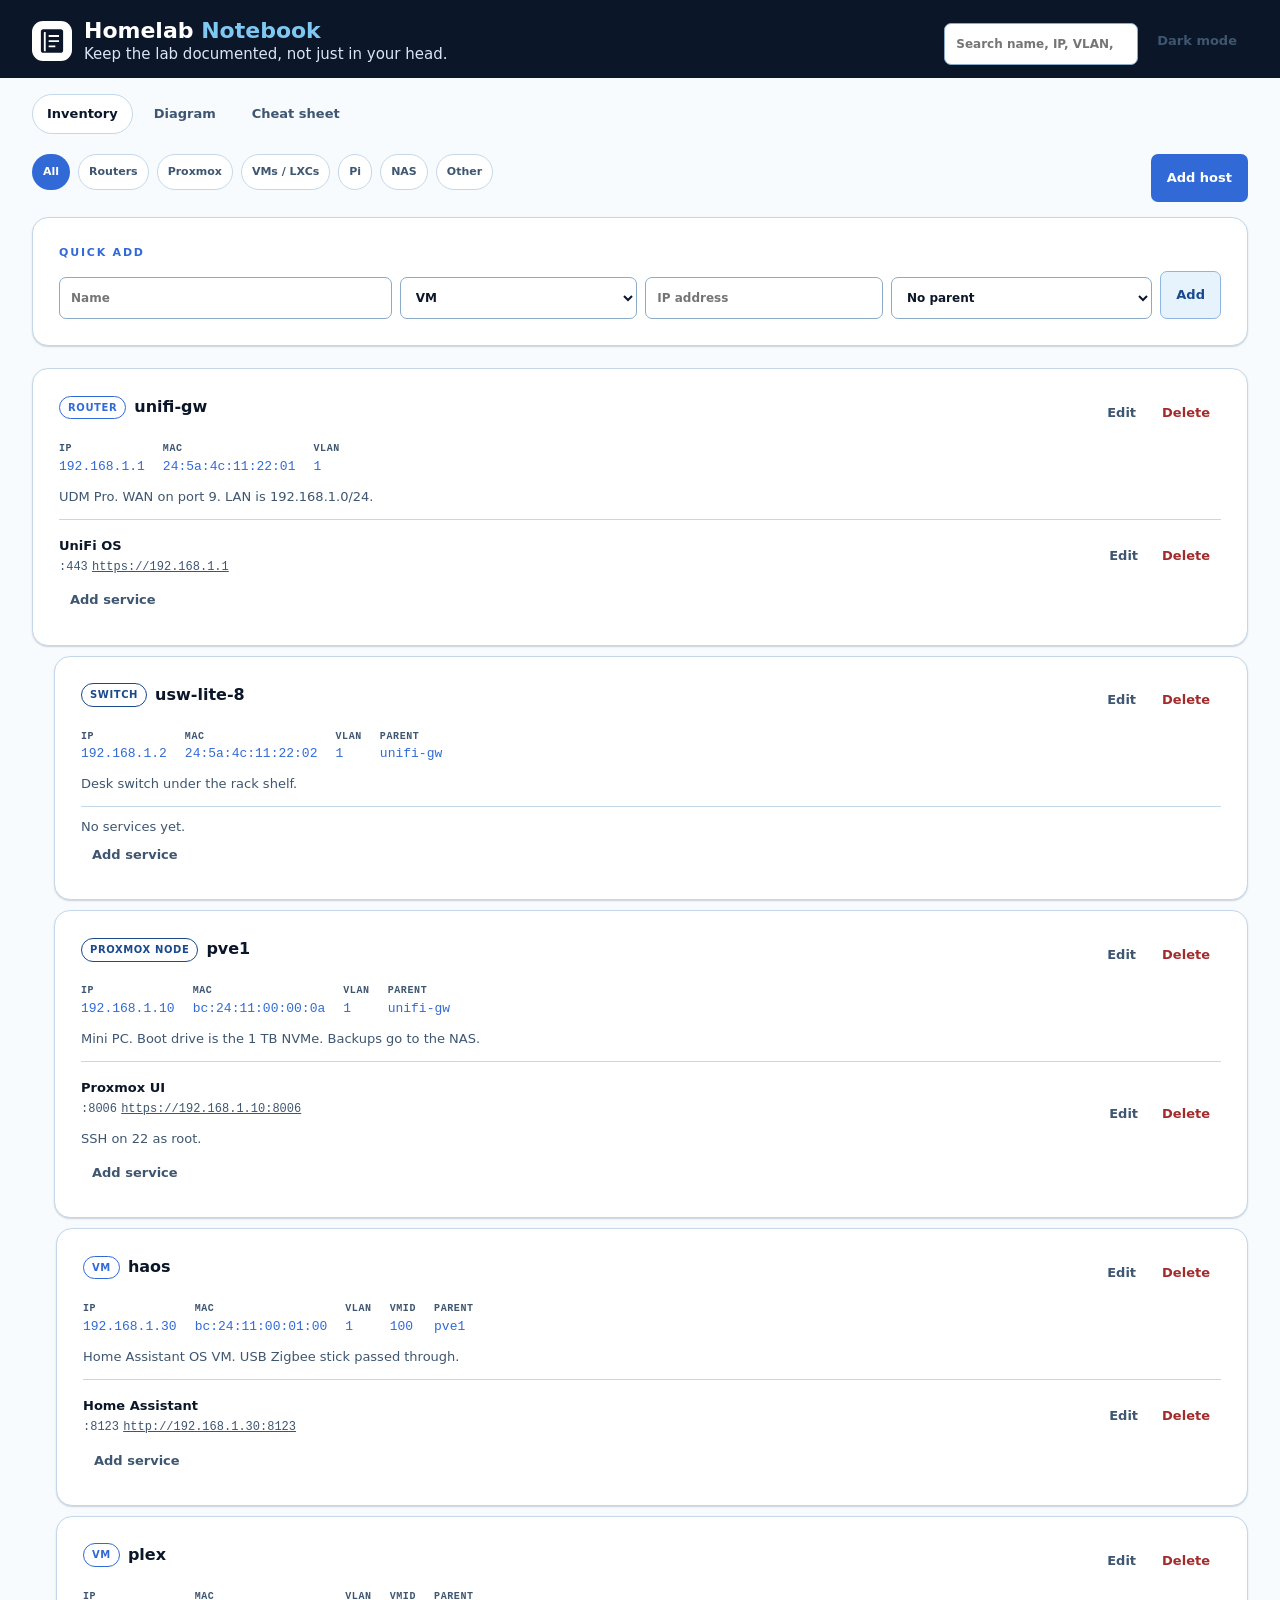
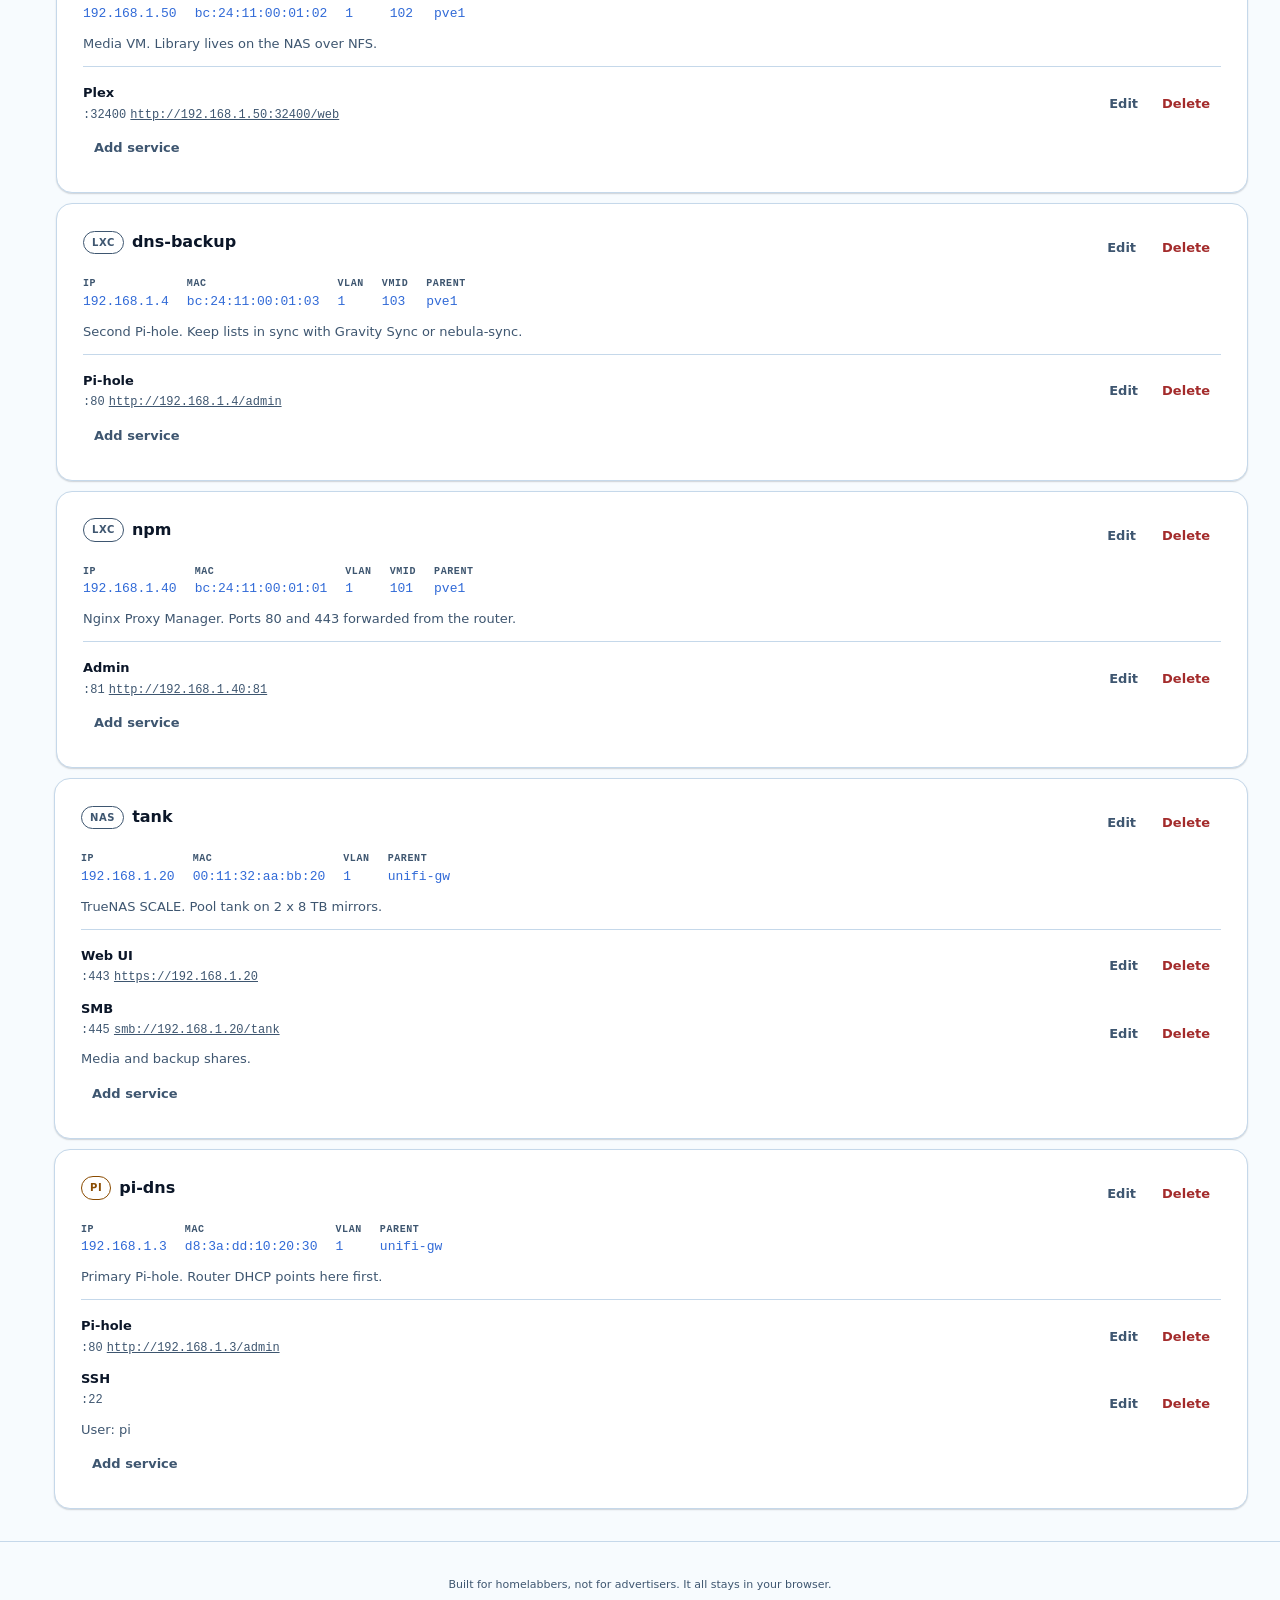
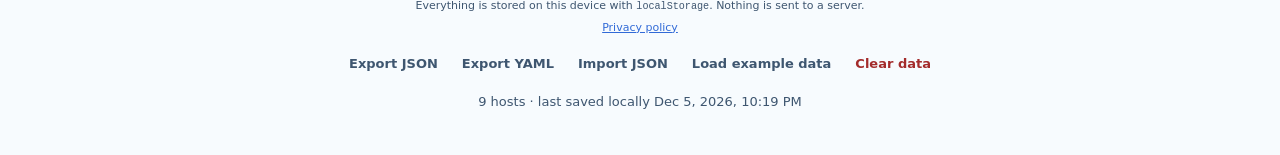
==== index.html @ 4070fc1d "Publish the Homelab Notebook static site. Add the finished PWA at the repository root so GitHub Page" ====
<!DOCTYPE html>
<html lang="en">
<head>
  <meta charset="utf-8">
  <meta name="viewport" content="width=device-width, initial-scale=1, viewport-fit=cover">
  <meta name="color-scheme" content="dark light">
  <meta name="theme-color" content="#0B1628">
  <meta name="mobile-web-app-capable" content="yes">
  <meta name="apple-mobile-web-app-capable" content="yes">
  <meta name="apple-mobile-web-app-status-bar-style" content="black-translucent">
  <meta name="apple-mobile-web-app-title" content="Homelab Notebook">
  <meta name="description" content="A lightweight notebook for your homelab: hosts, IPs, services, a printable cheat sheet, and a network diagram. Data stays in your browser.">
  <link rel="manifest" href="manifest.webmanifest">
  <link rel="apple-touch-icon" href="icons/apple-touch-icon.png">
  <link rel="icon" type="image/png" sizes="32x32" href="icons/favicon-32.png">
  <link rel="icon" type="image/png" sizes="192x192" href="icons/icon-192.png">
  <link rel="icon" href="favicon.svg" type="image/svg+xml">
  <meta property="og:type" content="website">
  <meta property="og:url" content="https://heemsec.github.io/homelab-notebook/">
  <meta property="og:title" content="Homelab Notebook">
  <meta property="og:description" content="Hosts, IPs, and services for a small lab. It stays in the browser, with no account.">
  <meta property="og:image" content="https://heemsec.github.io/homelab-notebook/icons/icon-512.png">
  <title>Homelab Notebook</title>
  <script src="theme.js"></script>
  <link rel="stylesheet" href="styles.css">
  <script defer src="pwa.js"></script>
</head>
<body>
  <header class="topbar home-banner">
    <a class="brand" href="#" aria-label="Homelab Notebook, top of the page">
      <span class="logo" aria-hidden="true">
        <svg xmlns="http://www.w3.org/2000/svg" viewBox="0 0 108 108" fill="none">
          <g fill="currentColor">
            <path fill-rule="evenodd" d="M30 22h48c3.3 0 6 2.7 6 6v52c0 3.3-2.7 6-6 6H30c-3.3 0-6-2.7-6-6V28c0-3.3 2.7-6 6-6zm4 8c-1.1 0-2 .9-2 2v48c0 1.1.9 2 2 2h3V30h-3zm11 8h28v5H45v-5zm0 14h28v5H45v-5zm0 14h18v5H45v-5z"/>
          </g>
        </svg>
      </span>
      <span class="home-lockup">
        <span class="home-name">Homelab <b>Notebook</b></span>
        <span class="home-tag">Keep the lab documented, not just in your head.</span>
      </span>
    </a>
    <div class="top-actions">
      <label class="search-wrap">
        <span class="sr-only">Search hosts and services</span>
        <input id="search" type="search" placeholder="Search name, IP, VLAN, service…" autocomplete="off">
      </label>
      <button type="button" id="theme" class="quiet" aria-pressed="false">Light mode</button>
    </div>
  </header>

  <div id="conflict-banner" class="banner warn" hidden role="status"></div>

  <nav class="tabs no-print" aria-label="Views">
    <button type="button" class="tab is-active" data-tab="inventory">Inventory</button>
    <button type="button" class="tab" data-tab="diagram">Diagram</button>
    <button type="button" class="tab" data-tab="sheet">Cheat sheet</button>
  </nav>

  <main>
    <section id="view-inventory" class="view is-active">
      <div class="toolbar">
        <div class="filters" id="filters" role="group" aria-label="Filter by type"></div>
        <div class="toolbar-actions">
          <button type="button" id="add-host" class="primary">Add host</button>
        </div>
      </div>
      <form id="quick-add" class="quick-add" autocomplete="off">
        <p class="quick-label">Quick add</p>
        <label><span class="sr-only">Name</span><input name="name" required placeholder="Name" maxlength="80"></label>
        <label>
          <span class="sr-only">Type</span>
          <select name="type" id="quick-type"></select>
        </label>
        <label><span class="sr-only">IP address</span><input name="ip" placeholder="IP address" inputmode="decimal" autocomplete="off"></label>
        <label><span class="sr-only">Parent host</span><select name="parentId" id="quick-parent"></select></label>
        <button type="submit" class="secondary">Add</button>
      </form>
      <p id="empty-state" class="empty" hidden>
        No hosts yet. Add one above, or
        <button type="button" class="linkish" id="empty-example">load example data</button>
        to see a small Proxmox lab.
      </p>
      <p id="no-results" class="empty" hidden>No hosts match that search.</p>
      <div id="host-list" class="host-list"></div>
    </section>

    <section id="view-diagram" class="view" hidden>
      <div class="section-head">
        <div>
          <h2>Network diagram</h2>
          <p class="help">Built from parent–child links. Routers sit at the top, then hosts, then VMs and LXCs. Click a box to edit that host.</p>
        </div>
      </div>
      <div id="diagram-wrap" class="diagram-wrap">
        <div id="diagram" class="diagram"></div>
      </div>
    </section>

    <section id="view-sheet" class="view" hidden>
      <div class="section-head no-print">
        <div>
          <h2>Cheat sheet</h2>
          <p class="help">A printable one-pager of every host, IP, and service. Data never leaves this browser.</p>
        </div>
        <button type="button" id="print-sheet" class="primary">Print</button>
      </div>
      <article id="cheat-sheet" class="cheat-sheet"></article>
    </section>
  </main>

  <footer class="no-print">
    <p>Built for homelabbers, not for advertisers. It all stays in your browser.</p>
    <p>Everything is stored on this device with <code>localStorage</code>. Nothing is sent to a server.</p>
    <p><a href="privacy.html">Privacy policy</a></p>
    <p class="foot-actions">
      <button type="button" id="export-json" class="quiet">Export JSON</button>
      <button type="button" id="export-yaml" class="quiet">Export YAML</button>
      <button type="button" id="import-btn" class="quiet">Import JSON</button>
      <button type="button" id="load-example" class="quiet">Load example data</button>
      <button type="button" id="clear-data" class="quiet danger-text">Clear data</button>
    </p>
    <p id="saved-meta" class="muted"></p>
    <input id="import-file" class="sr-only" type="file" accept="application/json,.json">
  </footer>

  <dialog id="host-dialog" class="modal">
    <form id="host-form" method="dialog" autocomplete="off">
      <h2 id="host-dialog-title">Add host</h2>
      <input type="hidden" name="id">
      <div class="form-grid">
        <label>Name
          <input name="name" required maxlength="80" placeholder="pve1">
        </label>
        <label>Type
          <select name="type" id="host-type" required></select>
        </label>
        <label>IP address
          <input name="ip" placeholder="192.168.1.10" autocomplete="off">
        </label>
        <label>MAC <span class="optional">optional</span>
          <input name="mac" placeholder="bc:24:11:aa:bb:cc" autocomplete="off">
        </label>
        <label>VLAN
          <input name="vlan" placeholder="10 or IoT" maxlength="32">
        </label>
        <label>VM / LXC ID
          <input name="vmid" placeholder="100" maxlength="16">
        </label>
        <label class="span-2">Parent host
          <select name="parentId" id="host-parent"></select>
        </label>
        <label class="span-2">Notes
          <textarea name="notes" rows="3" placeholder="Where it lives, credentials location, caveats…"></textarea>
        </label>
      </div>
      <div class="dialog-actions">
        <button type="button" class="quiet" id="host-cancel" value="cancel">Cancel</button>
        <button type="submit" class="primary">Save host</button>
      </div>
    </form>
  </dialog>

  <dialog id="service-dialog" class="modal">
    <form id="service-form" method="dialog" autocomplete="off">
      <h2 id="service-dialog-title">Add service</h2>
      <input type="hidden" name="hostId">
      <input type="hidden" name="id">
      <div class="form-grid">
        <label>Name
          <input name="name" required maxlength="80" placeholder="Proxmox UI">
        </label>
        <label>Port
          <input name="port" placeholder="8006" inputmode="numeric" maxlength="11">
        </label>
        <label class="span-2">URL
          <input name="url" placeholder="https://192.168.1.10:8006" inputmode="url">
        </label>
        <label class="span-2">Notes
          <textarea name="notes" rows="2"></textarea>
        </label>
      </div>
      <div class="dialog-actions">
        <button type="button" class="quiet" id="service-cancel" value="cancel">Cancel</button>
        <button type="submit" class="primary">Save service</button>
      </div>
    </form>
  </dialog>

  <div id="toast" role="status" aria-live="polite"></div>
  <script src="app.js"></script>
</body>
</html>
---- styles.css ----
:root{color-scheme:dark;--bg:#0B1628;--card:#12233A;--line:#2C4A6E;--text:#FFFFFF;--muted:#A9C4D8;--accent:#7EC8F2;--accent-ink:#0B1628;--cyan:#7EC8F2;--load-ok:#7EC8F2;--load-heavy:#E6B15A;--load-over:#FF8A80;--input:#0B1628;--input-line:#3D5F86;--block:#163456;--secondary-bg:#163456;--secondary-ink:#7EC8F2;--secondary-line:#3D8FE0;--note:#10243C;--ok-bg:#12233A;--radius:12px;--radius-lg:16px;--shadow:0 1px 2px #00000055,0 1px 1px #00000040;--type-router:#7EC8F2;--type-switch:#3D8FE0;--type-firewall:#FF8A80;--type-nas:#A9C4D8;--type-pi:#E6B15A;--type-proxmox-node:#3D8FE0;--type-vm:#7EC8F2;--type-lxc:#A9C4D8;--type-other:#A9C4D8}
:root[data-theme="light"]{color-scheme:light;--bg:#F7FBFE;--card:#FFFFFF;--line:#C5D8EA;--text:#0B1628;--muted:#3E5670;--accent:#316AD7;--accent-ink:#FFFFFF;--cyan:#316AD7;--load-ok:#316AD7;--load-heavy:#8A4B00;--load-over:#9B2335;--input:#FFFFFF;--input-line:#8AABC8;--block:#E5F2FC;--secondary-bg:#E7F3FC;--secondary-ink:#1A4A8C;--secondary-line:#8FB6E0;--note:#E7F3FC;--ok-bg:#E7F3FC;--shadow:0 1px 2px #0B16281a,0 1px 1px #0B162814;--type-router:#316AD7;--type-switch:#1A4A8C;--type-firewall:#9B2335;--type-nas:#3E5670;--type-pi:#8A4B00;--type-proxmox-node:#1A4A8C;--type-vm:#316AD7;--type-lxc:#3E5670;--type-other:#3E5670}
*{box-sizing:border-box}
html{overflow-x:clip}
body{margin:0;background:var(--bg);color:var(--text);font:15px/1.55 system-ui,-apple-system,BlinkMacSystemFont,"Segoe UI",sans-serif;overflow-x:clip;padding-top:env(safe-area-inset-top);padding-bottom:env(safe-area-inset-bottom);min-height:100vh}
[hidden]{display:none!important}
.sr-only{position:absolute;width:1px;height:1px;padding:0;margin:-1px;overflow:hidden;clip:rect(0,0,0,0);white-space:nowrap;border:0}
code{font-family:ui-monospace,SFMono-Regular,Menlo,Consolas,monospace;font-size:.92em}
a{color:var(--cyan)}
.topbar,main,.tabs,.banner,footer{width:100%;max-width:1280px;margin:0 auto;padding-left:32px;padding-right:32px;box-sizing:border-box}
header.topbar{display:flex;align-items:center;justify-content:space-between;gap:12px;padding:25px 32px;border-bottom:1px solid var(--line)}
header.home-banner{min-height:78px;padding:16px 32px 12px;background:#0B1628;color:#fff;border-bottom:0}
header.home-banner .brand{letter-spacing:0;font-size:22px;font-weight:650;color:#fff;align-items:center;gap:12px}
.brand{text-decoration:none;color:var(--text);letter-spacing:2px;font-size:13px;display:flex;align-items:center;gap:9px;min-width:0}
.brand b{color:var(--accent)}
header.home-banner .home-lockup{display:flex;flex-direction:column;gap:2px;min-width:0}
header.home-banner .home-name{letter-spacing:0;line-height:1.1}
header.home-banner .home-name b{color:#7EC8F2;font-weight:700}
header.home-banner .home-tag{font-size:clamp(12px,3.1vw,15px);font-weight:450;letter-spacing:0;line-height:1.2;color:#d7e7f4;white-space:nowrap}
.logo{display:inline-flex;align-items:center;justify-content:center;background:#fff;color:#0B1628;width:40px;height:40px;border-radius:11px;flex:none}
.logo svg{display:block;width:40px;height:40px}
.home-banner .logo,[data-theme="light"] .home-banner .logo{background:#fff;color:#0B1628}
[data-theme="light"] .logo{background:#316AD7;color:#fff}
.top-actions{display:flex;align-items:center;gap:8px;min-width:0}
.search-wrap{min-width:0}
.search-wrap input{width:min(320px,42vw);margin:0}
.banner{margin-top:14px;padding:12px 14px;border-radius:10px;font-size:14px;line-height:1.5}
.banner.warn{border:1px solid #7a6240;background:#2a2418;color:#ffd09a}
[data-theme="light"] .banner.warn{background:#fff6ec;border-color:#e0b98a;color:#6d3b0c}
.tabs{display:flex;gap:6px;padding-top:16px;padding-bottom:8px}
.tab{background:transparent;color:var(--muted);border:1px solid transparent;border-radius:30px;padding:8px 14px;min-height:40px;font-weight:650;font-size:13px}
.tab.is-active{background:var(--card);color:var(--text);border-color:var(--line)}
.view{padding:12px 0 32px}
.toolbar,.section-head{display:flex;align-items:flex-start;justify-content:space-between;gap:12px;margin-bottom:15px}
.filters{display:flex;flex-wrap:wrap;gap:8px}
.chip{background:var(--card);color:var(--muted);border:1px solid var(--line);border-radius:30px;padding:5px 10px;min-height:36px;font-size:11px;font-weight:650}
.chip.is-active{background:var(--accent);color:var(--accent-ink);border-color:transparent}
.help,.muted{color:var(--muted);font-size:13px;margin:0}
.help{font-size:12px;line-height:1.6}
.optional{font-weight:500;opacity:.75}
label,.quick-label{display:block;font-size:12px;font-weight:600;color:var(--muted)}
input,select,textarea,button{font:inherit}
input:not([type=checkbox]),select,textarea{display:block;width:100%;margin-top:6px;background:var(--input);border:1px solid var(--input-line);color:var(--text);border-radius:7px;padding:10px 11px;min-height:42px}
textarea{min-height:84px;resize:vertical}
input:focus,select:focus,textarea:focus,button:focus-visible,a:focus-visible,.tab:focus-visible{outline:2px solid var(--accent);outline-offset:3px}
button{background:var(--accent);color:var(--accent-ink);border:1px solid transparent;padding:10px 15px;border-radius:7px;cursor:pointer;font-size:13px;font-weight:650;white-space:normal;min-height:48px}
button:hover{filter:brightness(1.1)}
button.primary{background:var(--accent);color:var(--accent-ink)}
button.secondary{border-color:var(--secondary-line);background:var(--secondary-bg);color:var(--secondary-ink)}
button.quiet{color:var(--muted);background:transparent;min-height:36px;padding:6px 10px}
button.danger-text{color:#f7a4a4}
[data-theme="light"] button.danger-text{color:#a32b2b}
button.linkish{display:inline;background:none;border:0;padding:0;min-height:0;color:var(--cyan);font-weight:700;text-decoration:underline;text-underline-offset:3px}
button:disabled{opacity:.5;cursor:not-allowed}
.quick-add{display:grid;grid-template-columns:1.4fr 1fr 1fr 1.1fr auto;gap:8px;align-items:end;background:var(--card);border:1px solid var(--line);border-radius:16px;padding:26px;margin-bottom:22px;box-shadow:var(--shadow)}
.quick-label{grid-column:1/-1;margin:0 0 2px;letter-spacing:1.8px;text-transform:uppercase;font-size:11px;font-weight:700;color:var(--accent)}
.quick-add input,.quick-add select{margin:0}
.empty{text-align:center;color:var(--muted);padding:40px 16px;background:var(--card);border:1px dashed var(--line);border-radius:16px}
.host-list{display:flex;flex-direction:column;gap:10px}
.host-card{background:var(--card);border:1px solid var(--line);border-radius:16px;padding:26px;box-shadow:var(--shadow)}
.host-card.is-child{margin-left:22px}
.host-card.is-conflict{border-color:color-mix(in srgb,var(--load-over) 55%,var(--line))}
.host-head{display:flex;align-items:flex-start;justify-content:space-between;gap:10px}
.host-title{display:flex;flex-wrap:wrap;align-items:center;gap:8px;min-width:0}
.host-title h3{margin:0;font-size:16px}
.type-pill{font-size:10px;font-weight:700;letter-spacing:.6px;text-transform:uppercase;border:1px solid currentColor;border-radius:30px;padding:3px 8px;color:var(--type-other)}
.type-pill[data-type="router"]{color:var(--type-router)}
.type-pill[data-type="switch"]{color:var(--type-switch)}
.type-pill[data-type="firewall"]{color:var(--type-firewall)}
.type-pill[data-type="nas"]{color:var(--type-nas)}
.type-pill[data-type="pi"]{color:var(--type-pi)}
.type-pill[data-type="proxmox-node"]{color:var(--type-proxmox-node)}
.type-pill[data-type="vm"]{color:var(--type-vm)}
.type-pill[data-type="lxc"]{color:var(--type-lxc)}
.conflict-tag{font-size:11px;font-weight:700;color:var(--load-over);background:#2a2418;border-radius:30px;padding:2px 8px}
[data-theme="light"] .conflict-tag{background:#fff6ec;color:#9B2335}
.host-actions{display:flex;gap:4px;flex:none}
.meta{display:flex;flex-wrap:wrap;gap:10px 18px;margin:10px 0 0;font-family:ui-monospace,SFMono-Regular,Menlo,Consolas,monospace;font-size:13px;color:var(--cyan)}
.meta .k{color:var(--muted);font-family:inherit;font-weight:600;font-size:10px;letter-spacing:.6px;text-transform:uppercase;display:block}
.notes{margin:10px 0 0;color:var(--muted);font-size:13px}
.services{margin-top:12px;border-top:1px solid var(--line);padding-top:10px}
.svc{display:grid;grid-template-columns:1fr auto;gap:8px;align-items:center;padding:6px 0;font-size:13px}
.svc-name{font-weight:650}
.svc-port,.svc-url{font-family:ui-monospace,SFMono-Regular,Menlo,Consolas,monospace;font-size:12px;color:var(--muted)}
.svc-url{overflow-wrap:anywhere}
.svc-main{min-width:0}
.svc-actions{display:flex;gap:2px}
.diagram-wrap{overflow:auto;background:var(--card);border:1px solid var(--line);border-radius:16px;padding:26px;box-shadow:var(--shadow);min-height:280px}
.diagram svg{display:block;max-width:none}
.diagram-node{cursor:pointer}
.diagram-node rect{fill:var(--block);stroke:var(--line)}
.diagram-node:hover rect{stroke:var(--accent)}
.diagram-node text{fill:var(--text);font-family:inherit}
.diagram-edge{fill:none;stroke:var(--line);stroke-width:1.5}
h2{font-size:21px;line-height:1.3;margin:0 0 4px;letter-spacing:-.4px}
.cheat-sheet{background:var(--card);color:var(--text);border:1px solid var(--line);border-radius:16px;padding:32px;box-shadow:var(--shadow)}
.sheet-head{display:flex;justify-content:space-between;gap:16px;border-bottom:1px solid var(--line);padding-bottom:12px;margin-bottom:18px}
.sheet-head h2{font-size:30px;letter-spacing:-.4px}
.sheet-meta{color:var(--muted);font-size:12px;text-align:right}
.sheet-table{width:100%;border-collapse:collapse;font-size:13px;text-align:left}
.sheet-table th{font-size:10px;letter-spacing:.6px;text-transform:uppercase;color:var(--muted);font-weight:600;border-bottom:1px solid var(--line);padding:12px 8px 12px 0}
.sheet-table td{padding:12px 8px 12px 0;border-bottom:1px solid var(--line);vertical-align:top;overflow-wrap:anywhere}
.sheet-table .mono{font-family:ui-monospace,SFMono-Regular,Menlo,Consolas,monospace;font-size:12px;color:var(--cyan)}
.sheet-group td{background:var(--block);font-weight:700}
.sheet-footnote{margin:16px 0 0;color:var(--muted);font-size:12px}
footer{padding:30px 32px 35px;text-align:center;color:var(--muted);font-size:11px;border-top:1px solid var(--line)}
footer p{margin:4px 0}
.foot-actions{display:flex;flex-wrap:wrap;justify-content:center;gap:4px 2px;margin:10px 0!important}
.modal{width:min(560px,calc(100vw - 24px));border:1px solid var(--line);border-radius:16px;background:var(--card);color:var(--text);padding:26px;box-shadow:var(--shadow)}
.modal::backdrop{background:#0008}
.modal h2{margin-bottom:16px}
.form-grid{display:grid;grid-template-columns:1fr 1fr;gap:12px}
.span-2{grid-column:1/-1}
.dialog-actions{display:flex;justify-content:flex-end;gap:8px;margin-top:18px}
#toast{position:fixed;left:50%;bottom:24px;transform:translateX(-50%);max-width:90vw;background:var(--accent);color:var(--accent-ink);font-size:13px;padding:12px 22px;border-radius:10px;box-shadow:0 5px 30px #0008;display:none;z-index:20;font-weight:650}
#toast.show{display:block}
@media(max-width:800px){.quick-add{grid-template-columns:1fr 1fr}.quick-add button{grid-column:1/-1}.host-card.is-child{margin-left:12px}.form-grid{grid-template-columns:1fr}.span-2{grid-column:auto}}
@media(max-width:680px){.topbar,main,.tabs,.banner,footer{padding-left:16px;padding-right:16px}header.home-banner,.topbar{padding:18px 16px}header.home-banner .brand{font-size:18px;gap:8px}.home-banner .home-tag{white-space:normal}.search-wrap{flex:1}.search-wrap input{width:100%}.toolbar,.section-head{flex-direction:column}.toolbar-actions,.section-head .primary,.toolbar-actions button{width:100%}.card,.host-card,.quick-add,.cheat-sheet{padding:18px;border-radius:12px}.sheet-head{flex-direction:column}.sheet-meta{text-align:left}h2{font-size:19px}}
@media(prefers-reduced-motion:no-preference){button{transition:filter .15s}}
@page{size:auto;margin:12mm}
@media print{
  body{background:#fff!important;color:#172b2a!important;padding:0}
  .no-print,.topbar,.tabs,.banner,footer,#toast,dialog,#view-inventory,#view-diagram{display:none!important}
  #view-sheet{display:block!important;padding:0}
  main{max-width:none;padding:0;margin:0}
  .cheat-sheet{display:block!important;box-shadow:none;border:0;border-radius:0;padding:0;margin:0;background:#fff;color:#172b2a;print-color-adjust:exact;-webkit-print-color-adjust:exact}
  .sheet-head,.sheet-table th,.sheet-table td,.sheet-footnote,.sheet-head h2{color:#172b2a;border-color:#b5c6c0}
  .sheet-table .mono{color:#172b2a}
  .sheet-group td{background:#eff5f1}
  tr{break-inside:avoid}
  thead{display:table-header-group}
}
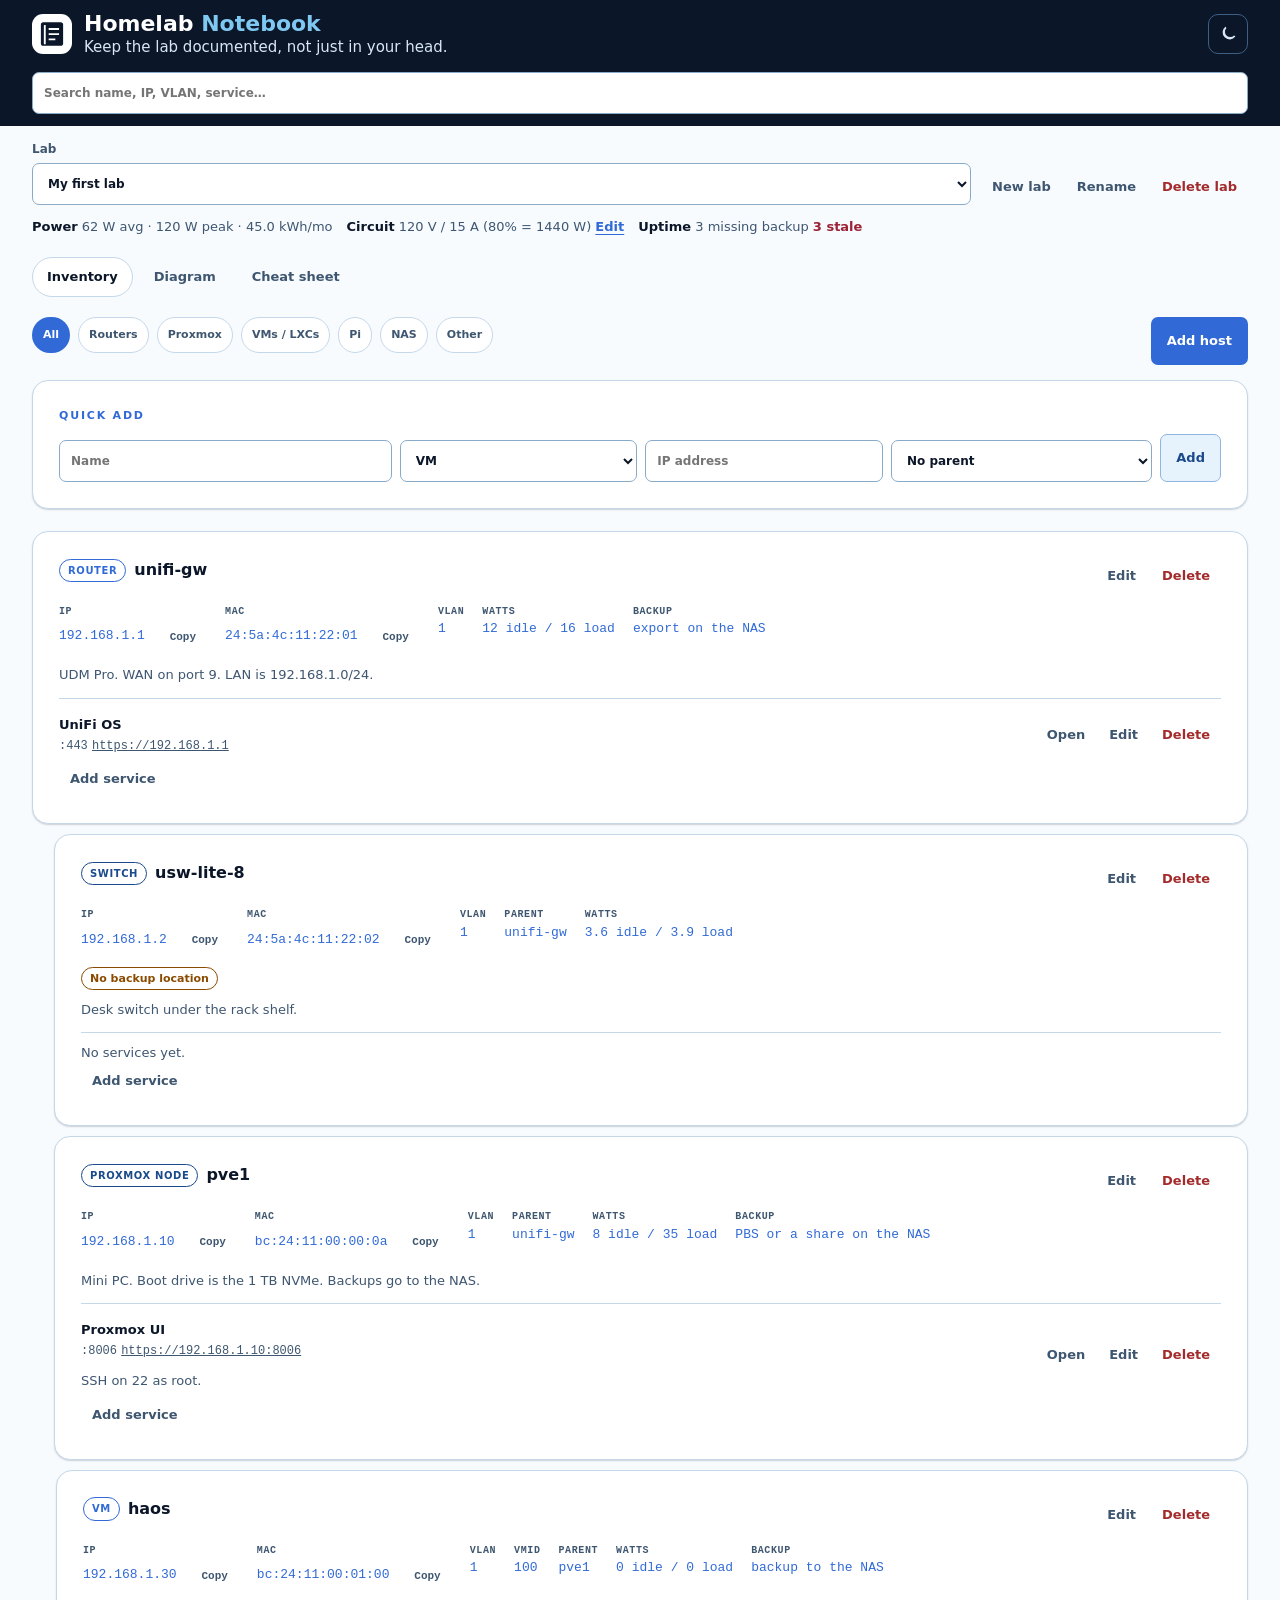
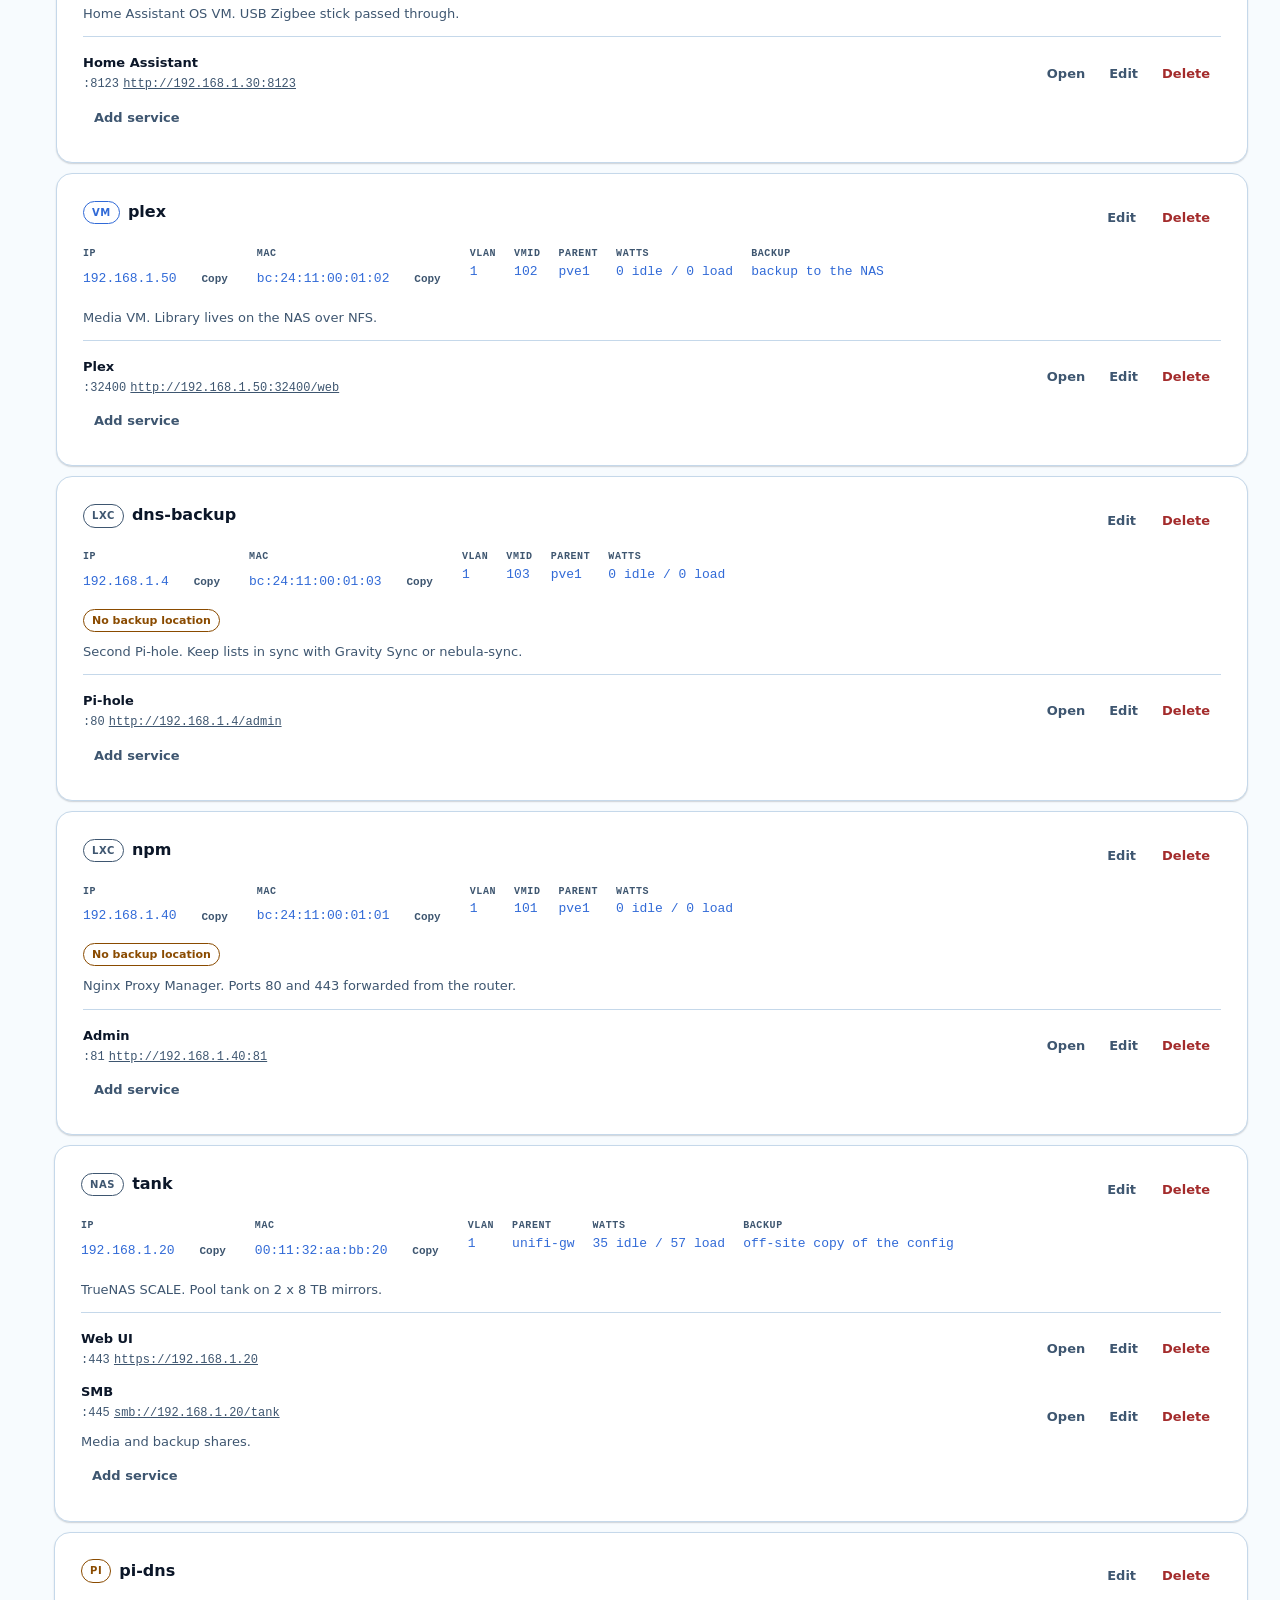
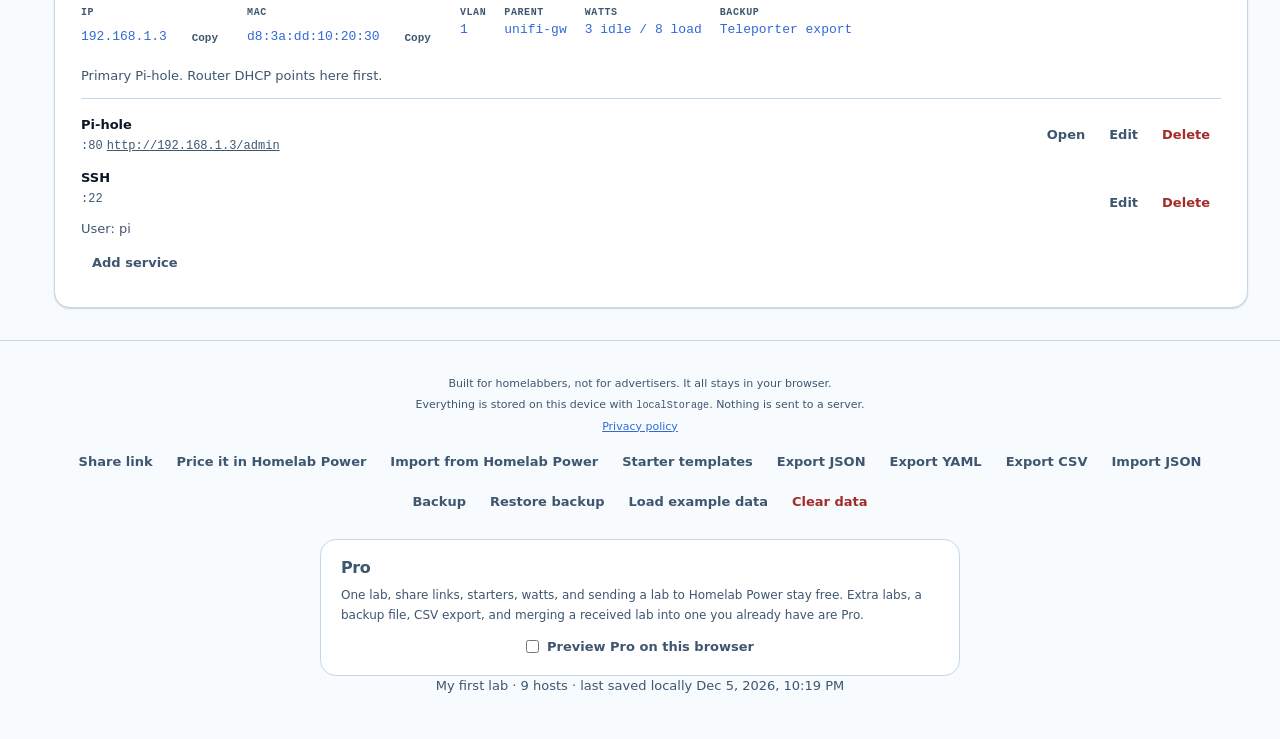
==== commit 8d8faa15: "Homelab Notebook 1.1: mobile bottom tabs, starters, labs, uptime checklist, Homelab Power interop Co" ====
--- a/index.html
+++ b/index.html
@@ -40,21 +40,51 @@
         <span class="home-tag">Keep the lab documented, not just in your head.</span>
       </span>
     </a>
+    <button type="button" id="theme" class="theme-btn" aria-pressed="false" aria-label="Switch to light mode" title="Switch to light mode">
+      <svg class="theme-icon theme-icon-sun" xmlns="http://www.w3.org/2000/svg" viewBox="0 0 24 24" fill="none" stroke="currentColor" stroke-width="2" aria-hidden="true">
+        <circle cx="12" cy="12" r="4"/>
+        <path d="M12 3v2M12 19v2M3 12h2M19 12h2M5.6 5.6l1.4 1.4M17 17l1.4 1.4M18.4 5.6 17 7M7 17l-1.4 1.4"/>
+      </svg>
+      <svg class="theme-icon theme-icon-moon" xmlns="http://www.w3.org/2000/svg" viewBox="0 0 24 24" fill="none" stroke="currentColor" stroke-width="2" aria-hidden="true">
+        <path d="M20 14.5A7.5 7.5 0 1 1 9.5 4 6.5 6.5 0 0 0 20 14.5z"/>
+      </svg>
+    </button>
     <div class="top-actions">
       <label class="search-wrap">
         <span class="sr-only">Search hosts and services</span>
         <input id="search" type="search" placeholder="Search name, IP, VLAN, service…" autocomplete="off">
       </label>
-      <button type="button" id="theme" class="quiet" aria-pressed="false">Light mode</button>
     </div>
   </header>
 
+  <div class="labs-bar no-print">
+    <label class="lab-switch">Lab
+      <select id="lab-select"></select>
+    </label>
+    <div class="labs-actions">
+      <button type="button" id="lab-add" class="quiet">New lab</button>
+      <button type="button" id="lab-rename" class="quiet">Rename</button>
+      <button type="button" id="lab-delete" class="quiet danger-text">Delete lab</button>
+    </div>
+  </div>
+
+  <div id="readonly-banner" class="banner warn" hidden role="status"></div>
   <div id="conflict-banner" class="banner warn" hidden role="status"></div>
+  <div id="lab-summary" class="lab-summary" hidden></div>
 
   <nav class="tabs no-print" aria-label="Views">
-    <button type="button" class="tab is-active" data-tab="inventory">Inventory</button>
-    <button type="button" class="tab" data-tab="diagram">Diagram</button>
-    <button type="button" class="tab" data-tab="sheet">Cheat sheet</button>
+    <button type="button" class="tab is-active" data-tab="inventory">
+      <svg class="tab-icon" xmlns="http://www.w3.org/2000/svg" viewBox="0 0 24 24" fill="none" stroke="currentColor" stroke-width="2" aria-hidden="true"><path d="M8 7h13M8 12h13M8 17h13M3 7h.01M3 12h.01M3 17h.01"/></svg>
+      <span class="tab-label">Inventory</span>
+    </button>
+    <button type="button" class="tab" data-tab="diagram">
+      <svg class="tab-icon" xmlns="http://www.w3.org/2000/svg" viewBox="0 0 24 24" fill="none" stroke="currentColor" stroke-width="2" aria-hidden="true"><rect x="3" y="3" width="7" height="7" rx="1"/><rect x="14" y="3" width="7" height="7" rx="1"/><rect x="8" y="14" width="8" height="7" rx="1"/><path d="M6.5 10v2.5H12M17.5 10v2.5H12M12 12.5V14"/></svg>
+      <span class="tab-label">Diagram</span>
+    </button>
+    <button type="button" class="tab" data-tab="sheet">
+      <svg class="tab-icon" xmlns="http://www.w3.org/2000/svg" viewBox="0 0 24 24" fill="none" stroke="currentColor" stroke-width="2" aria-hidden="true"><path d="M7 3h8l5 5v13a2 2 0 0 1-2 2H7a2 2 0 0 1-2-2V5a2 2 0 0 1 2-2z"/><path d="M15 3v5h5M8 13h8M8 17h5"/></svg>
+      <span class="tab-label">Cheat sheet</span>
+    </button>
   </nav>
 
   <main>
@@ -77,7 +107,9 @@
         <button type="submit" class="secondary">Add</button>
       </form>
       <p id="empty-state" class="empty" hidden>
-        No hosts yet. Add one above, or
+        No hosts yet. Add one above,
+        <button type="button" class="linkish" id="empty-starters">start from a template</button>,
+        or
         <button type="button" class="linkish" id="empty-example">load example data</button>
         to see a small Proxmox lab.
       </p>
@@ -114,14 +146,32 @@
     <p>Everything is stored on this device with <code>localStorage</code>. Nothing is sent to a server.</p>
     <p><a href="privacy.html">Privacy policy</a></p>
     <p class="foot-actions">
+      <button type="button" id="share-link" class="quiet">Share link</button>
+      <button type="button" id="price-in-power" class="quiet">Price it in Homelab Power</button>
+      <button type="button" id="import-power" class="quiet">Import from Homelab Power</button>
+      <button type="button" id="open-starters" class="quiet">Starter templates</button>
       <button type="button" id="export-json" class="quiet">Export JSON</button>
       <button type="button" id="export-yaml" class="quiet">Export YAML</button>
+      <button type="button" id="export-csv" class="quiet">Export CSV</button>
       <button type="button" id="import-btn" class="quiet">Import JSON</button>
+      <button type="button" id="backup-btn" class="quiet">Backup</button>
+      <button type="button" id="restore-btn" class="quiet">Restore backup</button>
       <button type="button" id="load-example" class="quiet">Load example data</button>
       <button type="button" id="clear-data" class="quiet danger-text">Clear data</button>
     </p>
+    <div id="proCard" class="pro-card">
+      <h2 class="section-heading">Pro</h2>
+      <p class="help">One lab, share links, starters, watts, and sending a lab to Homelab Power stay free. Extra labs, a backup file, CSV export, and merging a received lab into one you already have are Pro.</p>
+      <label id="previewProLabel" class="preview-pro"><input type="checkbox" id="previewPro"> Preview Pro on this browser</label>
+    </div>
+    <div id="supportCard" hidden>
+      <h2 class="section-heading">Leave a tip</h2>
+      <p class="help">Optional, and it doesn’t unlock Pro. Thank you if you do.</p>
+      <div id="supportMount"></div>
+    </div>
     <p id="saved-meta" class="muted"></p>
     <input id="import-file" class="sr-only" type="file" accept="application/json,.json">
+    <input id="restore-file" class="sr-only" type="file" accept="application/json,.json">
   </footer>
 
   <dialog id="host-dialog" class="modal">
@@ -149,6 +199,30 @@
         </label>
         <label class="span-2">Parent host
           <select name="parentId" id="host-parent"></select>
+        </label>
+        <label>Idle watts <span class="optional">optional</span>
+          <input name="idleWatts" inputmode="decimal" placeholder="8">
+        </label>
+        <label>Load watts <span class="optional">optional</span>
+          <input name="loadWatts" inputmode="decimal" placeholder="35">
+        </label>
+        <label>At load % <span class="optional">optional</span>
+          <input name="loadPct" inputmode="decimal" placeholder="20">
+        </label>
+        <label>Hours / day <span class="optional">optional</span>
+          <input name="hours" inputmode="decimal" placeholder="24">
+        </label>
+        <label class="span-2">Power part <span class="optional">optional</span>
+          <select name="powerPartId" id="host-part"></select>
+        </label>
+        <label>Backup location <span class="optional">optional</span>
+          <input name="backupLocation" placeholder="Share on the NAS">
+        </label>
+        <label>Last updated <span class="optional">optional</span>
+          <input name="lastUpdated" type="date">
+        </label>
+        <label class="span-2">Warranty date <span class="optional">optional</span>
+          <input name="warrantyDate" type="date">
         </label>
         <label class="span-2">Notes
           <textarea name="notes" rows="3" placeholder="Where it lives, credentials location, caveats…"></textarea>
@@ -187,7 +261,88 @@
     </form>
   </dialog>
 
+  <dialog id="incoming-dialog" class="modal">
+    <form id="incoming-form" method="dialog">
+      <h2 id="incoming-title">Received lab</h2>
+      <p id="incoming-blurb" class="help"></p>
+      <div class="dialog-actions wrap">
+        <button type="button" class="quiet" id="incoming-cancel">Close</button>
+        <button type="button" class="secondary" id="incoming-view">View only</button>
+        <button type="button" class="secondary" id="incoming-new">Save as a new lab</button>
+        <button type="button" class="secondary" id="incoming-replace">Replace this lab</button>
+        <button type="button" class="primary" id="incoming-merge">Merge into this lab</button>
+      </div>
+    </form>
+  </dialog>
+
+  <dialog id="import-power-dialog" class="modal">
+    <form id="import-power-form" method="dialog">
+      <h2>Import from Homelab Power</h2>
+      <p class="help">Paste a Homelab Power share link (<code>#s=</code> calculator, <code>#b=</code> planner, or a shared <code>#p=</code> interchange). Opening it is free as a read-only view or as a new lab on your first lab. Merging into a lab you already have is Pro.</p>
+      <label>Share link
+        <textarea id="import-power-text" rows="4" placeholder="https://heemsec.github.io/homelab-power/#s=…"></textarea>
+      </label>
+      <div class="dialog-actions">
+        <button type="button" class="quiet" id="import-power-cancel">Cancel</button>
+        <button type="submit" class="primary">Open link</button>
+      </div>
+    </form>
+  </dialog>
+
+  <dialog id="starters-dialog" class="modal">
+    <form method="dialog">
+      <h2>Starter templates</h2>
+      <p class="help">Generic sample labs. Loading one into your first lab is free. Adding it as another lab is Pro.</p>
+      <div id="starter-list" class="starter-list"></div>
+      <div class="dialog-actions">
+        <button type="button" class="quiet" id="starters-cancel">Close</button>
+      </div>
+    </form>
+  </dialog>
+
+  <dialog id="share-dialog" class="modal">
+    <form method="dialog">
+      <h2>Share this lab</h2>
+      <p class="help">Anyone with the link can view a read-only copy. The data sits in the link itself. Nothing is uploaded.</p>
+      <label>Share link
+        <input id="share-url" readonly>
+      </label>
+      <div class="dialog-actions">
+        <button type="button" class="quiet" id="share-close">Close</button>
+        <button type="button" class="primary" id="share-copy">Copy link</button>
+      </div>
+    </form>
+  </dialog>
+
+  <dialog id="circuit-dialog" class="modal">
+    <form id="circuit-form" method="dialog">
+      <h2>Lab circuit</h2>
+      <p class="help">Used for the 80% breaker check and the Power handoff. This stays free.</p>
+      <div class="form-grid">
+        <label>Mains
+          <select name="voltageMode" id="circuit-mode">
+            <option value="120">120 V</option>
+            <option value="230">230 V</option>
+            <option value="custom">Custom</option>
+          </select>
+        </label>
+        <label>Volts
+          <input name="voltage" id="circuit-voltage" inputmode="decimal">
+        </label>
+        <label>Breaker (A)
+          <input name="breaker" id="circuit-breaker" inputmode="decimal">
+        </label>
+      </div>
+      <div class="dialog-actions">
+        <button type="button" class="quiet" id="circuit-cancel">Cancel</button>
+        <button type="submit" class="primary">Save</button>
+      </div>
+    </form>
+  </dialog>
+
   <div id="toast" role="status" aria-live="polite"></div>
+  <script src="labs-core.js"></script>
+  <script src="entitlement.js"></script>
   <script src="app.js"></script>
 </body>
 </html>
--- a/styles.css
+++ b/styles.css
@@ -2,14 +2,14 @@
 :root[data-theme="light"]{color-scheme:light;--bg:#F7FBFE;--card:#FFFFFF;--line:#C5D8EA;--text:#0B1628;--muted:#3E5670;--accent:#316AD7;--accent-ink:#FFFFFF;--cyan:#316AD7;--load-ok:#316AD7;--load-heavy:#8A4B00;--load-over:#9B2335;--input:#FFFFFF;--input-line:#8AABC8;--block:#E5F2FC;--secondary-bg:#E7F3FC;--secondary-ink:#1A4A8C;--secondary-line:#8FB6E0;--note:#E7F3FC;--ok-bg:#E7F3FC;--shadow:0 1px 2px #0B16281a,0 1px 1px #0B162814;--type-router:#316AD7;--type-switch:#1A4A8C;--type-firewall:#9B2335;--type-nas:#3E5670;--type-pi:#8A4B00;--type-proxmox-node:#1A4A8C;--type-vm:#316AD7;--type-lxc:#3E5670;--type-other:#3E5670}
 *{box-sizing:border-box}
 html{overflow-x:clip}
-body{margin:0;background:var(--bg);color:var(--text);font:15px/1.55 system-ui,-apple-system,BlinkMacSystemFont,"Segoe UI",sans-serif;overflow-x:clip;padding-top:env(safe-area-inset-top);padding-bottom:env(safe-area-inset-bottom);min-height:100vh}
+body{margin:0;background:var(--bg);color:var(--text);font:15px/1.55 system-ui,-apple-system,BlinkMacSystemFont,"Segoe UI",sans-serif;overflow-x:clip;padding-top:0;padding-bottom:0;min-height:100vh}
 [hidden]{display:none!important}
 .sr-only{position:absolute;width:1px;height:1px;padding:0;margin:-1px;overflow:hidden;clip:rect(0,0,0,0);white-space:nowrap;border:0}
 code{font-family:ui-monospace,SFMono-Regular,Menlo,Consolas,monospace;font-size:.92em}
 a{color:var(--cyan)}
-.topbar,main,.tabs,.banner,footer{width:100%;max-width:1280px;margin:0 auto;padding-left:32px;padding-right:32px;box-sizing:border-box}
+.topbar,main,.tabs,.banner,footer,.labs-bar,.lab-summary{width:100%;max-width:1280px;margin:0 auto;padding-left:32px;padding-right:32px;box-sizing:border-box}
 header.topbar{display:flex;align-items:center;justify-content:space-between;gap:12px;padding:25px 32px;border-bottom:1px solid var(--line)}
-header.home-banner{min-height:78px;padding:16px 32px 12px;background:#0B1628;color:#fff;border-bottom:0}
+header.home-banner{min-height:0;padding:calc(12px + max(env(safe-area-inset-top,0px),var(--safe-area-inset-top,0px))) 32px 12px;background:#0B1628;color:#fff;border-bottom:0;display:grid;grid-template-columns:1fr auto;grid-template-areas:"brand theme" "search search";align-items:center;column-gap:12px;row-gap:10px}
 header.home-banner .brand{letter-spacing:0;font-size:22px;font-weight:650;color:#fff;align-items:center;gap:12px}
 .brand{text-decoration:none;color:var(--text);letter-spacing:2px;font-size:13px;display:flex;align-items:center;gap:9px;min-width:0}
 .brand b{color:var(--accent)}
@@ -115,12 +115,12 @@
 #toast{position:fixed;left:50%;bottom:24px;transform:translateX(-50%);max-width:90vw;background:var(--accent);color:var(--accent-ink);font-size:13px;padding:12px 22px;border-radius:10px;box-shadow:0 5px 30px #0008;display:none;z-index:20;font-weight:650}
 #toast.show{display:block}
 @media(max-width:800px){.quick-add{grid-template-columns:1fr 1fr}.quick-add button{grid-column:1/-1}.host-card.is-child{margin-left:12px}.form-grid{grid-template-columns:1fr}.span-2{grid-column:auto}}
-@media(max-width:680px){.topbar,main,.tabs,.banner,footer{padding-left:16px;padding-right:16px}header.home-banner,.topbar{padding:18px 16px}header.home-banner .brand{font-size:18px;gap:8px}.home-banner .home-tag{white-space:normal}.search-wrap{flex:1}.search-wrap input{width:100%}.toolbar,.section-head{flex-direction:column}.toolbar-actions,.section-head .primary,.toolbar-actions button{width:100%}.card,.host-card,.quick-add,.cheat-sheet{padding:18px;border-radius:12px}.sheet-head{flex-direction:column}.sheet-meta{text-align:left}h2{font-size:19px}}
+@media(max-width:680px){.topbar,main,.tabs,.banner,footer,.labs-bar,.lab-summary{padding-left:16px;padding-right:16px}header.home-banner,.topbar{padding:calc(10px + max(env(safe-area-inset-top,0px),var(--safe-area-inset-top,0px))) 16px 10px}header.home-banner .brand{font-size:18px;gap:8px}.home-banner .home-tag{white-space:normal}.search-wrap{flex:1}.search-wrap input{width:100%}.toolbar,.section-head{flex-direction:column}.toolbar-actions,.section-head .primary,.toolbar-actions button{width:100%}.card,.host-card,.quick-add,.cheat-sheet{padding:18px;border-radius:12px}.sheet-head{flex-direction:column}.sheet-meta{text-align:left}h2{font-size:19px}}
 @media(prefers-reduced-motion:no-preference){button{transition:filter .15s}}
 @page{size:auto;margin:12mm}
 @media print{
   body{background:#fff!important;color:#172b2a!important;padding:0}
-  .no-print,.topbar,.tabs,.banner,footer,#toast,dialog,#view-inventory,#view-diagram{display:none!important}
+  .no-print,.topbar,.tabs,.banner,footer,.labs-bar,.lab-summary,#toast,dialog,#view-inventory,#view-diagram,.sheet-cards{display:none!important}
   #view-sheet{display:block!important;padding:0}
   main{max-width:none;padding:0;margin:0}
   .cheat-sheet{display:block!important;box-shadow:none;border:0;border-radius:0;padding:0;margin:0;background:#fff;color:#172b2a;print-color-adjust:exact;-webkit-print-color-adjust:exact}
@@ -130,3 +130,72 @@
   tr{break-inside:avoid}
   thead{display:table-header-group}
 }
+
+header.home-banner .brand{grid-area:brand;min-width:0}
+header.home-banner #theme,header.home-banner .theme-btn{grid-area:theme}
+header.home-banner .top-actions{grid-area:search;min-width:0;width:100%}
+header.home-banner .search-wrap,header.home-banner .search-wrap input{width:100%;max-width:none}
+.theme-btn{display:inline-flex;align-items:center;justify-content:center;width:40px;height:40px;min-height:40px;padding:0;border-radius:10px;background:transparent;color:#d7e7f4;border:1px solid #3D5F86;flex:none}
+.theme-btn:hover{filter:none;background:#163456}
+.theme-icon{width:20px;height:20px;display:none}
+:root:not([data-theme="light"]) .theme-icon-sun{display:block}
+:root[data-theme="light"] .theme-icon-moon{display:block}
+header.home-banner .home-tag{white-space:normal;overflow-wrap:anywhere}
+
+.labs-bar{display:flex;flex-wrap:wrap;align-items:end;justify-content:space-between;gap:10px;padding-top:14px;padding-bottom:4px}
+.lab-switch{display:flex;flex-direction:column;gap:4px;min-width:min(100%,220px);flex:1}
+.lab-switch select{margin:0}
+.labs-actions{display:flex;flex-wrap:wrap;gap:4px}
+.lab-summary{display:flex;flex-wrap:wrap;gap:8px 14px;align-items:center;padding-top:8px;padding-bottom:4px;font-size:13px;color:var(--muted)}
+.lab-summary strong{color:var(--text);font-weight:700}
+.lab-summary .flag{color:var(--load-over);font-weight:700}
+.lab-summary button.linkish{font-size:13px}
+
+.preview-pro{display:flex;align-items:center;gap:8px;justify-content:center;margin:12px 0 0;color:var(--muted);font-size:13px}
+.preview-pro input{width:auto;min-height:0;margin:0}
+.pro-card{margin:18px auto 0;max-width:40rem;text-align:left;background:var(--card);border:1px solid var(--line);border-radius:16px;padding:18px 20px}
+.pro-card h2{font-size:16px;margin:0 0 8px}
+
+.host-flags{display:flex;flex-wrap:wrap;gap:6px;margin-top:8px}
+.flag-pill{font-size:11px;font-weight:700;color:var(--load-heavy);border:1px solid currentColor;border-radius:30px;padding:2px 8px}
+.flag-pill.over{color:var(--load-over)}
+.meta .mono-ip,.meta .mono-mac,.sheet-table td.mono,.kv-value.mono{font-family:ui-monospace,SFMono-Regular,Menlo,Consolas,monospace}
+.mono-ip,.mono-mac{white-space:nowrap;overflow-wrap:normal;word-break:keep-all}
+.copy-btn{min-height:28px;padding:2px 8px;font-size:11px;margin-left:6px}
+.svc-actions{display:flex;flex-wrap:wrap;gap:2px}
+
+.sheet-cards{display:none}
+.sheet-card{border:1px solid var(--line);border-radius:12px;padding:14px;margin:0 0 10px;background:var(--block)}
+.sheet-card h3{margin:0 0 8px;font-size:16px}
+.sheet-card .kv{display:grid;grid-template-columns:8.5rem 1fr;gap:6px 12px;font-size:13px;align-items:baseline}
+.sheet-card .k{color:var(--muted);font-size:11px;font-weight:700;letter-spacing:.5px;text-transform:uppercase}
+.starter-list{display:flex;flex-direction:column;gap:10px;margin:8px 0 0}
+.starter-item{display:flex;flex-direction:column;align-items:flex-start;gap:4px;background:var(--block);border:1px solid var(--line);border-radius:12px;padding:14px;text-align:left}
+.starter-item strong{font-size:15px}
+.dialog-actions.wrap{flex-wrap:wrap}
+
+.tab-icon{display:none;width:22px;height:22px}
+
+@media(max-width:840px){
+  body{padding-bottom:calc(64px + max(env(safe-area-inset-bottom,0px),var(--safe-area-inset-bottom,0px)))}
+  nav.tabs{position:fixed;left:0;right:0;bottom:0;z-index:30;max-width:none;width:100%;margin:0;display:flex;justify-content:space-around;gap:0;padding:4px 8px max(8px,env(safe-area-inset-bottom,0px),var(--safe-area-inset-bottom,0px));background:var(--card);border-top:1px solid var(--line);border-bottom:0;box-shadow:0 -1px 8px #0003}
+  nav.tabs .tab{flex:1;display:flex;flex-direction:column;align-items:center;justify-content:center;gap:2px;border-radius:10px;padding:6px 4px;min-height:52px;font-size:11px;line-height:1.2}
+  nav.tabs .tab-icon{display:block}
+  #toast{bottom:calc(76px + max(env(safe-area-inset-bottom,0px),var(--safe-area-inset-bottom,0px)))}
+  .host-card .meta{display:grid;grid-template-columns:1fr;gap:8px}
+  .host-card .meta>span{display:flex;justify-content:space-between;align-items:baseline;gap:12px;min-width:0}
+  .host-card .meta .k{margin:0}
+  .host-card.is-child{margin-left:0}
+  .table-scroll{display:none}
+  .sheet-cards{display:block}
+  header.home-banner .home-tag{font-size:12px;line-height:1.3}
+}
+
+@media print{
+  body{padding-bottom:0!important}
+  nav.tabs{position:static;display:none!important}
+  .sheet-cards{display:none!important}
+  .table-scroll{display:block!important}
+  .sheet-table{display:table!important}
+  .sheet-table td.mono,.sheet-table .mono-ip,.sheet-table .mono-mac{white-space:nowrap;overflow-wrap:normal;word-break:keep-all}
+}
